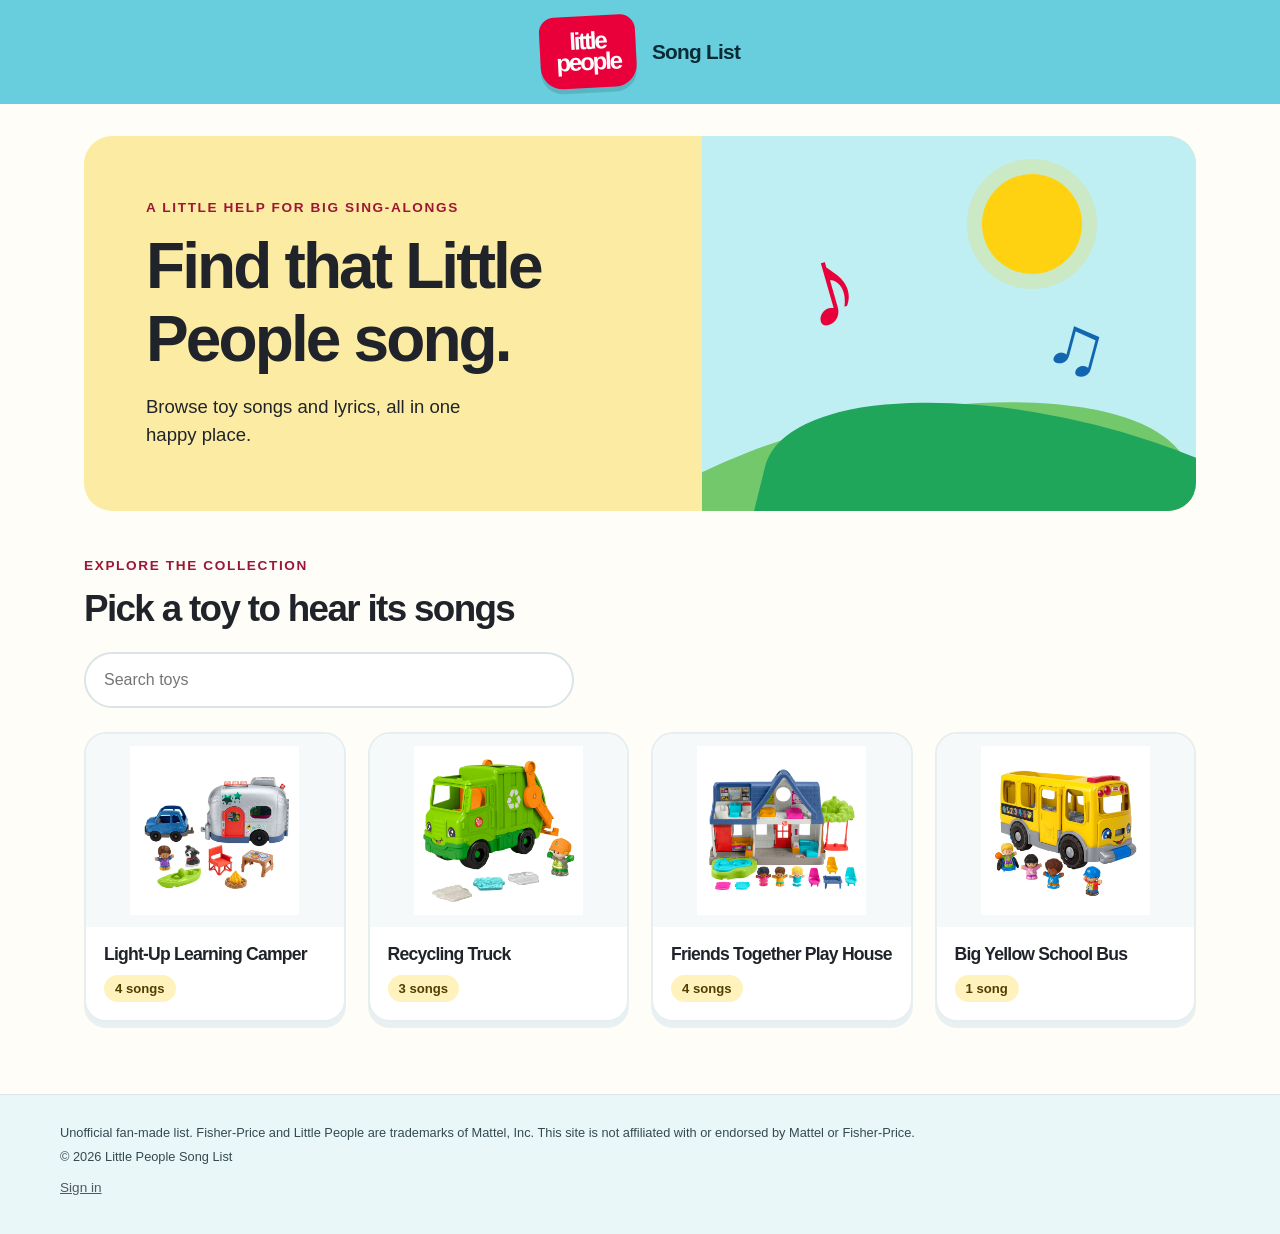
==== index.html @ 1da39938 "Rebuild static pages" ====
<!doctype html>
<html lang="en">
<head>
  <meta charset="utf-8">
  <meta name="viewport" content="width=device-width, initial-scale=1, viewport-fit=cover">
  <meta name="theme-color" content="#68cddd">
  <!--seo-head-->
  <title>Little People Song List – Fisher-Price Toy Songs &amp; Lyrics</title>
  <meta name="description" content="Browse songs and lyrics from Fisher-Price Little People toys, like the Light-Up Learning Camper and Recycling Truck. An unofficial fan-made list.">
  <link rel="canonical" href="https://fisherpricestoysongs.com/">
  <meta name="robots" content="index,follow,max-image-preview:large">
  <meta property="og:site_name" content="Little People Song List">
  <meta property="og:type" content="website">
  <meta property="og:locale" content="en_US">
  <meta property="og:title" content="Little People Song List – Fisher-Price Toy Songs &amp; Lyrics">
  <meta property="og:description" content="Browse songs and lyrics from Fisher-Price Little People toys, like the Light-Up Learning Camper and Recycling Truck. An unofficial fan-made list.">
  <meta property="og:url" content="https://fisherpricestoysongs.com/">
  <meta property="og:image" content="https://fisherpricestoysongs.com/og-image.png">
  <meta property="og:image:alt" content="Little People Song List: songs and lyrics from Fisher-Price Little People toys">
  <meta name="twitter:card" content="summary_large_image">
  <meta name="twitter:title" content="Little People Song List – Fisher-Price Toy Songs &amp; Lyrics">
  <meta name="twitter:description" content="Browse songs and lyrics from Fisher-Price Little People toys, like the Light-Up Learning Camper and Recycling Truck. An unofficial fan-made list.">
  <meta name="twitter:image" content="https://fisherpricestoysongs.com/og-image.png">
  <script type="application/ld+json">{"@context":"https://schema.org","@graph":[{"@type":"WebSite","@id":"https://fisherpricestoysongs.com/#website","name":"Little People Song List","url":"https://fisherpricestoysongs.com/","inLanguage":"en","description":"An unofficial fan-made catalog of songs from Fisher-Price Little People toys."},{"@type":"CollectionPage","@id":"https://fisherpricestoysongs.com/#page","url":"https://fisherpricestoysongs.com/","name":"Little People Song List – Fisher-Price Toy Songs & Lyrics","description":"Browse songs and lyrics from Fisher-Price Little People toys, like the Light-Up Learning Camper and Recycling Truck. An unofficial fan-made list.","isPartOf":{"@id":"https://fisherpricestoysongs.com/#website"},"inLanguage":"en","mainEntity":{"@type":"ItemList","itemListElement":[{"@type":"ListItem","position":1,"url":"https://fisherpricestoysongs.com/toys/light-up-learning-camper/","name":"Light-Up Learning Camper"},{"@type":"ListItem","position":2,"url":"https://fisherpricestoysongs.com/toys/recycling-truck/","name":"Recycling Truck"},{"@type":"ListItem","position":3,"url":"https://fisherpricestoysongs.com/toys/friends-together-play-house/","name":"Friends Together Play House"},{"@type":"ListItem","position":4,"url":"https://fisherpricestoysongs.com/toys/big-yellow-school-bus/","name":"Big Yellow School Bus"}]}}]}</script>
  <!--/seo-head-->
  <link rel="icon" href="favicon.svg" type="image/svg+xml">
  <link rel="icon" href="favicon-32.png" type="image/png" sizes="32x32">
  <link rel="apple-touch-icon" href="apple-touch-icon.png">
  <link rel="stylesheet" href="style.css">
</head>
<body>
  <header class="site-header">
    <a class="site-title" href="#/"><span class="brand-badge">little<br>people</span><span class="site-title-text">Song List</span></a>
  </header>
  <main id="app" aria-live="polite"><!--prerender--><section class="hero"><div class="hero-copy"><p class="eyebrow">A little help for big sing-alongs</p><h1>Find that Little People song.</h1><p class="hero-description">Browse toy songs and lyrics, all in one happy place.</p></div><div class="hero-art" aria-hidden="true"><span class="sun"></span><span class="hill hill-back"></span><span class="hill hill-front"></span><span class="music-note note-one">♪</span><span class="music-note note-two">♫</span></div></section>
<div class="section-heading"><div><p class="eyebrow">Explore the collection</p><h2>Pick a toy to hear its songs</h2></div></div>
<ul class="grid"><li><a class="card" href="toys/light-up-learning-camper/"><img src="images/camper.jpg" alt="Light-Up Learning Camper toy" loading="lazy"><div class="card-body"><h2 class="card-title">Light-Up Learning Camper</h2><p class="card-meta">4 songs</p></div></a></li><li><a class="card" href="toys/recycling-truck/"><img src="images/recyclingtruck.jpg" alt="Recycling Truck toy" loading="lazy"><div class="card-body"><h2 class="card-title">Recycling Truck</h2><p class="card-meta">3 songs</p></div></a></li><li><a class="card" href="toys/friends-together-play-house/"><img src="images/house.jpg" alt="Friends Together Play House toy" loading="lazy"><div class="card-body"><h2 class="card-title">Friends Together Play House</h2><p class="card-meta">4 songs</p></div></a></li><li><a class="card" href="toys/big-yellow-school-bus/"><img src="images/bus-mvh4h189.jpg" alt="Big Yellow School Bus toy" loading="lazy"><div class="card-body"><h2 class="card-title">Big Yellow School Bus</h2><p class="card-meta">1 song</p></div></a></li></ul><!--/prerender--></main>
  <footer class="site-footer">
    <p class="disclaimer">
      Unofficial fan-made list. Fisher-Price and Little People are trademarks of Mattel, Inc.
      This site is not affiliated with or endorsed by Mattel or Fisher-Price.
    </p>
    <p class="copyright">&copy; <span id="year">2026</span> Little People Song List</p>
    <div id="auth" class="auth"></div>
  </footer>
  <script>document.getElementById("year").textContent = new Date().getFullYear();</script>
  <script src="config.js"></script>
  <script src="admin.js"></script>
  <script src="app.js"></script>
</body>
</html>
---- style.css ----
:root {
  --bg: #fffaf0;
  --surface: #ffffff;
  --text: #2b2b33;
  --muted: #6b6b78;
  --accent: #d6402b;
  --border: #e6dfd0;
  --error-bg: #fde8e6;
  --error-text: #8a1c10;
}

@media (prefers-color-scheme: dark) {
  :root:not([data-theme="light"]) {
    --bg: #17171c;
    --surface: #22222a;
    --text: #ecebf0;
    --muted: #a3a3b2;
    --accent: #ff7b64;
    --border: #35353f;
    --error-bg: #4a1f1a;
    --error-text: #ffc9c0;
  }
}

:root[data-theme="dark"] {
  --bg: #17171c;
  --surface: #22222a;
  --text: #ecebf0;
  --muted: #a3a3b2;
  --accent: #ff7b64;
  --border: #35353f;
  --error-bg: #4a1f1a;
  --error-text: #ffc9c0;
}

* { box-sizing: border-box; }

body {
  margin: 0;
  background: var(--bg);
  color: var(--text);
  font: 16px/1.5 system-ui, -apple-system, "Segoe UI", Roboto, sans-serif;
}

a { color: var(--accent); }

.site-header, .site-footer, main {
  max-width: 960px;
  margin: 0 auto;
  padding-left: 16px;
  padding-right: 16px;
}

.site-header { padding-top: 20px; }

.site-title {
  font-size: 1.5rem;
  font-weight: 700;
  text-decoration: none;
  color: var(--text);
}

.site-footer {
  padding-top: 16px;
  padding-bottom: 32px;
  border-top: 1px solid var(--border);
  font-size: 0.8rem;
  color: var(--muted);
}

.site-footer p { margin: 0 0 4px; }

main { padding-top: 16px; padding-bottom: 48px; }

h1 { margin: 8px 0 16px; font-size: 1.6rem; }

.search {
  width: 100%;
  padding: 10px 12px;
  margin-bottom: 16px;
  font: inherit;
  color: var(--text);
  background: var(--surface);
  border: 1px solid var(--border);
  border-radius: 8px;
}

.grid {
  display: grid;
  grid-template-columns: repeat(auto-fill, minmax(200px, 1fr));
  gap: 16px;
  list-style: none;
  margin: 0;
  padding: 0;
}

.card {
  display: block;
  height: 100%;
  overflow: hidden;
  text-decoration: none;
  color: var(--text);
  background: var(--surface);
  border: 1px solid var(--border);
  border-radius: 12px;
}

.card:hover, .card:focus-visible { border-color: var(--accent); }

.card img {
  display: block;
  width: 100%;
  aspect-ratio: 4 / 3;
  object-fit: cover;
}

.card-body { padding: 12px; }
.card-title { margin: 0; font-size: 1rem; font-weight: 600; }
.card-meta { margin: 2px 0 0; font-size: 0.85rem; color: var(--muted); }

.toy-image {
  display: block;
  max-width: 100%;
  max-height: 320px;
  margin-bottom: 16px;
  border-radius: 12px;
}

.back { display: inline-block; margin-top: 8px; }

.stage-heading {
  margin: 24px 0 8px;
  font-size: 1.1rem;
  color: var(--muted);
}

details {
  margin-bottom: 8px;
  background: var(--surface);
  border: 1px solid var(--border);
  border-radius: 10px;
}

summary {
  padding: 12px 14px;
  font-weight: 600;
  cursor: pointer;
}

.lyrics {
  margin: 0;
  padding: 0 14px 14px;
  white-space: pre-line;
}

.empty { color: var(--muted); }

.error-box {
  margin-bottom: 16px;
  padding: 12px 14px;
  color: var(--error-text);
  background: var(--error-bg);
  border-radius: 8px;
}

.error-box ul { margin: 4px 0 0; padding-left: 20px; }

/* Auth and editing */
.site-header { display: flex; flex-wrap: wrap; align-items: center; justify-content: space-between; gap: 8px; }
.auth { display: flex; flex-wrap: wrap; align-items: center; gap: 12px; font-size: 0.9rem; }
.who { color: var(--muted); }

.button {
  display: inline-block;
  padding: 8px 14px;
  font: inherit;
  font-weight: 600;
  color: #fff;
  background: var(--accent);
  border: 1px solid var(--accent);
  border-radius: 8px;
  text-decoration: none;
  cursor: pointer;
}
.button.secondary { color: var(--accent); background: transparent; }
.button.danger { color: var(--error-text); background: var(--error-bg); border-color: var(--error-text); }
.button:disabled { opacity: 0.6; cursor: default; }

.link-button {
  padding: 0;
  font: inherit;
  color: var(--accent);
  background: none;
  border: 0;
  text-decoration: underline;
  cursor: pointer;
}
.link-button.danger { color: var(--error-text); }

.form { display: grid; gap: 16px; max-width: 640px; }
.field { display: grid; gap: 4px; }
.field-label { font-weight: 600; font-size: 0.9rem; }
.hint { font-size: 0.8rem; color: var(--muted); }
.field-input {
  width: 100%;
  padding: 8px 10px;
  font: inherit;
  color: var(--text);
  background: var(--surface);
  border: 1px solid var(--border);
  border-radius: 8px;
}
.field-input[readonly] { color: var(--muted); }

.songs { display: grid; gap: 16px; }
.song-row { display: grid; gap: 12px; margin: 0; padding: 14px; border: 1px solid var(--border); border-radius: 10px; }

.toolbar { display: flex; gap: 12px; flex-wrap: wrap; }
.status { margin: 0; color: var(--muted); overflow-wrap: anywhere; }
.people { padding-left: 0; list-style: none; }
.people li { display: flex; justify-content: space-between; gap: 12px; padding: 8px 0; border-bottom: 1px solid var(--border); }

/* Fisher-Price inspired, unofficial fan-site theme */
:root {
  color-scheme: light;
  --bg: #fffdf7;
  --surface: #fff;
  --text: #20242a;
  --muted: #515861;
  --accent: #b40035;
  --border: #dbe4e7;
  --error-bg: #ffe8ec;
  --error-text: #9a1230;
}
@media (prefers-color-scheme: dark) {
  :root:not([data-theme="light"]) { --bg: #fffdf7; --surface: #fff; --text: #20242a; --muted: #515861; --accent: #b40035; --border: #dbe4e7; --error-bg: #ffe8ec; --error-text: #9a1230; }
}
:root[data-theme="dark"] { --bg: #fffdf7; --surface: #fff; --text: #20242a; --muted: #515861; --accent: #b40035; --border: #dbe4e7; --error-bg: #ffe8ec; --error-text: #9a1230; }
body { font-family: "Arial Rounded MT Bold", "Trebuchet MS", Arial, sans-serif; }
:focus-visible { outline: 3px solid #005d75; outline-offset: 3px; }
.site-header, .site-footer, main { max-width: none; }
.site-header { min-height: 104px; padding: 15px max(24px, calc((100vw - 1160px) / 2)); background: #68cddd; }
.site-title { display: inline-flex; align-items: center; gap: 16px; color: #092b35; font-size: 1.3rem; font-weight: 900; }
.brand-badge { display: grid; place-content: center; width: 96px; height: 72px; background: #e9003b; color: white; border-radius: 15px 15px 22px 22px; font-size: 1.5rem; line-height: .86; letter-spacing: -.09em; text-align: center; transform: rotate(-3deg); box-shadow: 0 5px 0 rgba(0,0,0,.12); }
.brand-dot { color: #ffd211; }
.site-title-text { letter-spacing: -.035em; }
.who { color: #163e47; }
main { max-width: 1160px; padding: 32px 24px 72px; min-height: 60dvh; }
h1, h2, h3, p { overflow-wrap: anywhere; }
h1, h2, h3 { line-height: 1.13; letter-spacing: -.045em; }
h1 { font-size: clamp(1.9rem, 5vw, 4.3rem); margin: 0 0 18px; }
.hero { position: relative; display: grid; grid-template-columns: 1.25fr 1fr; min-height: 330px; overflow: hidden; margin: 0 0 45px; border-radius: 28px; background: #fceca3; }
.hero-copy { position: relative; z-index: 1; align-self: center; padding: clamp(30px, 5vw, 62px); }
.eyebrow { margin: 0 0 12px; color: #9c1736; font-size: .85rem; font-weight: 900; letter-spacing: .12em; text-transform: uppercase; }
.hero-description { margin: 0; max-width: 34ch; font-size: 1.16rem; }
.hero-art { position: relative; min-height: 280px; overflow: hidden; background: #bfeef3; }
.sun { position: absolute; top: 38px; right: 23%; width: 100px; aspect-ratio: 1; border-radius: 50%; background: #ffd211; box-shadow: 0 0 0 15px rgba(255,210,17,.2); }
.hill { position: absolute; width: 125%; height: 240px; border-radius: 50% 50% 0 0; }
.hill-back { left: -25%; bottom: -145px; background: #72c86b; transform: rotate(-12deg); }
.hill-front { right: -36%; bottom: -150px; background: #20a65a; transform: rotate(14deg); }
.music-note { position: absolute; z-index: 1; color: #e9003b; font-family: Arial, sans-serif; font-size: 7rem; font-weight: bold; transform: rotate(-16deg); }
.note-one { left: 20%; top: 18%; }
.note-two { right: 18%; top: 40%; color: #1266b0; font-size: 5rem; transform: rotate(15deg); }
.section-heading { margin-bottom: 22px; }
.section-heading h2 { margin: 0; font-size: clamp(1.7rem, 3vw, 2.3rem); }
.search { max-width: 490px; padding: 14px 18px; margin-bottom: 24px; border: 2px solid var(--border); border-radius: 999px; }
.grid { grid-template-columns: repeat(auto-fill, minmax(220px, 1fr)); gap: 22px; }
.card { border: 2px solid #e7eef0; border-radius: 22px; box-shadow: 0 6px 0 #e9f0f1; transition: transform .18s ease, box-shadow .18s ease; }
.card:hover, .card:focus-visible { transform: translateY(-4px); box-shadow: 0 10px 0 #cde9ed; border-color: #42bacd; }
.card img { object-fit: contain; background: #f5f9f9; padding: 12px; }
.card-body { padding: 18px; }
.card-title { font-size: 1.1rem; font-weight: 900; }
.card-meta { display: inline-block; white-space: nowrap; margin-top: 10px; padding: 4px 11px; border-radius: 999px; background: #fff2bd; color: #503f00; font-size: .82rem; font-weight: 800; }
.back { margin: 4px 0 24px; font-weight: 800; text-decoration: none; }
.back:hover { text-decoration: underline; }
.toy-image { max-width: min(100%, 470px); max-height: 370px; object-fit: contain; margin: 8px 0 28px; padding: 20px; border-radius: 24px; background: #f1f9fa; }
.stage-heading { margin: 32px 0 12px; padding-left: 16px; border-left: 7px solid #ffd211; font-size: 1.5rem; color: var(--text); }
details { margin-bottom: 12px; border: 2px solid #e4ecee; border-radius: 16px; }
details[open] { border-color: #9bdde6; }
summary { padding: 16px 20px; font-weight: 900; }
.lyrics { padding: 0 20px 20px; line-height: 1.75; }
.button { padding: 10px 18px; color: #242014; background: #ffd211; border: 2px solid #ffd211; border-radius: 999px; font-weight: 900; }
.button:hover { background: #ffe05d; }
.button.secondary { color: #9c1230; background: white; border-color: #9c1230; }
.button.danger { color: var(--error-text); background: var(--error-bg); border-color: var(--error-text); }
.field-input { border-radius: 12px; padding: 10px 13px; }
.song-row { background: white; border: 2px solid var(--border); border-radius: 16px; }
.site-footer { padding: 28px max(24px, calc((100vw - 1160px) / 2)) 36px; background: #eaf7f8; color: #344a50; }
@media (max-width: 680px) {
  .site-header { min-height: 86px; padding: 12px 18px; }
  .brand-badge { width: 78px; height: 60px; font-size: 1.25rem; }
  .site-title { gap: 11px; font-size: 1.1rem; }
  main { padding: 20px 18px 55px; }
  .hero { position: absolute; width: 1px; height: 1px; overflow: hidden; clip-path: inset(50%); white-space: nowrap; margin: 0; }
  .hero-copy { padding: 30px 26px; }
  .hero-art { min-height: 150px; }
  .sun { top: 15px; width: 70px; }
  .music-note { top: 0; font-size: 5rem; }
  .note-two { top: 15%; font-size: 4rem; }
  .grid { grid-template-columns: repeat(auto-fill, minmax(150px, 1fr)); gap: 14px; }
  .card-body { padding: 13px; }
}
@media (prefers-reduced-motion: reduce) { .card { transition: none; } }

/* Responsive */
.form, .songs, .song-row, .field, .people { grid-template-columns: minmax(0, 1fr); }
.site-header > *, .auth > * { min-width: 0; }
.field-input, .search { font-size: max(16px, 1rem); }
.form .toolbar {
  position: sticky;
  bottom: 0;
  padding: 12px 0 max(12px, env(safe-area-inset-bottom));
  background: var(--bg);
  border-top: 1px solid var(--border);
}
@media (pointer: coarse) {
  .button, .link-button, .back, .auth a, summary, .field-input, .search { min-height: 44px; }
  .link-button, .back, .auth a { display: inline-flex; align-items: center; padding-inline: 4px; }
  .auth, .toolbar, .people li { gap: 12px; }
}
.site-footer .auth { margin-top: 12px; }
.site-header { justify-content: center; }

.intro { margin: 0 0 20px; color: var(--muted); }
.related { margin-top: 40px; }
.related h2 { font-size: 1.2rem; }
.related ul { margin: 0; padding: 0; list-style: none; }
.related .card-title { font-size: 1rem; }
.quiet-link { color: var(--muted); font-size: 0.85rem; text-decoration: underline; }
.quiet-link:hover { color: var(--accent); }
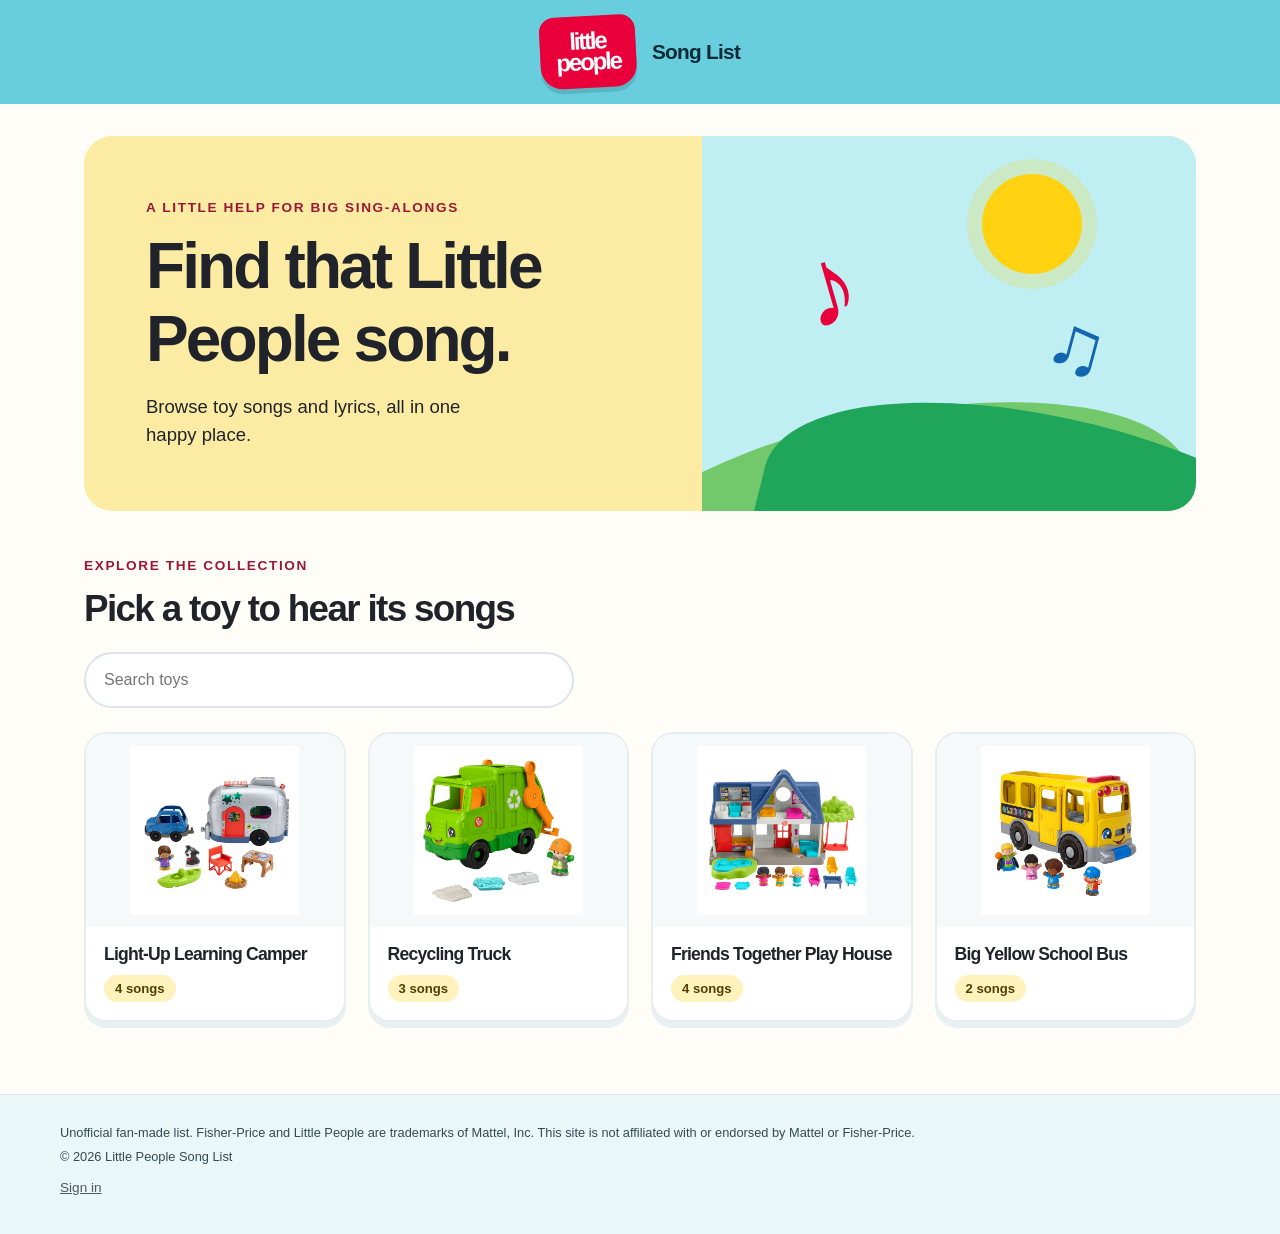
==== commit b81c2310: "Rebuild static pages" ====
--- a/index.html
+++ b/index.html
@@ -34,7 +34,7 @@
   </header>
   <main id="app" aria-live="polite"><!--prerender--><section class="hero"><div class="hero-copy"><p class="eyebrow">A little help for big sing-alongs</p><h1>Find that Little People song.</h1><p class="hero-description">Browse toy songs and lyrics, all in one happy place.</p></div><div class="hero-art" aria-hidden="true"><span class="sun"></span><span class="hill hill-back"></span><span class="hill hill-front"></span><span class="music-note note-one">♪</span><span class="music-note note-two">♫</span></div></section>
 <div class="section-heading"><div><p class="eyebrow">Explore the collection</p><h2>Pick a toy to hear its songs</h2></div></div>
-<ul class="grid"><li><a class="card" href="toys/light-up-learning-camper/"><img src="images/camper.jpg" alt="Light-Up Learning Camper toy" loading="lazy"><div class="card-body"><h2 class="card-title">Light-Up Learning Camper</h2><p class="card-meta">4 songs</p></div></a></li><li><a class="card" href="toys/recycling-truck/"><img src="images/recyclingtruck.jpg" alt="Recycling Truck toy" loading="lazy"><div class="card-body"><h2 class="card-title">Recycling Truck</h2><p class="card-meta">3 songs</p></div></a></li><li><a class="card" href="toys/friends-together-play-house/"><img src="images/house.jpg" alt="Friends Together Play House toy" loading="lazy"><div class="card-body"><h2 class="card-title">Friends Together Play House</h2><p class="card-meta">4 songs</p></div></a></li><li><a class="card" href="toys/big-yellow-school-bus/"><img src="images/bus-mvh4h189.jpg" alt="Big Yellow School Bus toy" loading="lazy"><div class="card-body"><h2 class="card-title">Big Yellow School Bus</h2><p class="card-meta">1 song</p></div></a></li></ul><!--/prerender--></main>
+<ul class="grid"><li><a class="card" href="toys/light-up-learning-camper/"><img src="images/camper.jpg" alt="Light-Up Learning Camper toy" loading="lazy"><div class="card-body"><h2 class="card-title">Light-Up Learning Camper</h2><p class="card-meta">4 songs</p></div></a></li><li><a class="card" href="toys/recycling-truck/"><img src="images/recyclingtruck.jpg" alt="Recycling Truck toy" loading="lazy"><div class="card-body"><h2 class="card-title">Recycling Truck</h2><p class="card-meta">3 songs</p></div></a></li><li><a class="card" href="toys/friends-together-play-house/"><img src="images/house.jpg" alt="Friends Together Play House toy" loading="lazy"><div class="card-body"><h2 class="card-title">Friends Together Play House</h2><p class="card-meta">4 songs</p></div></a></li><li><a class="card" href="toys/big-yellow-school-bus/"><img src="images/bus-mvh4h189.jpg" alt="Big Yellow School Bus toy" loading="lazy"><div class="card-body"><h2 class="card-title">Big Yellow School Bus</h2><p class="card-meta">2 songs</p></div></a></li></ul><!--/prerender--></main>
   <footer class="site-footer">
     <p class="disclaimer">
       Unofficial fan-made list. Fisher-Price and Little People are trademarks of Mattel, Inc.
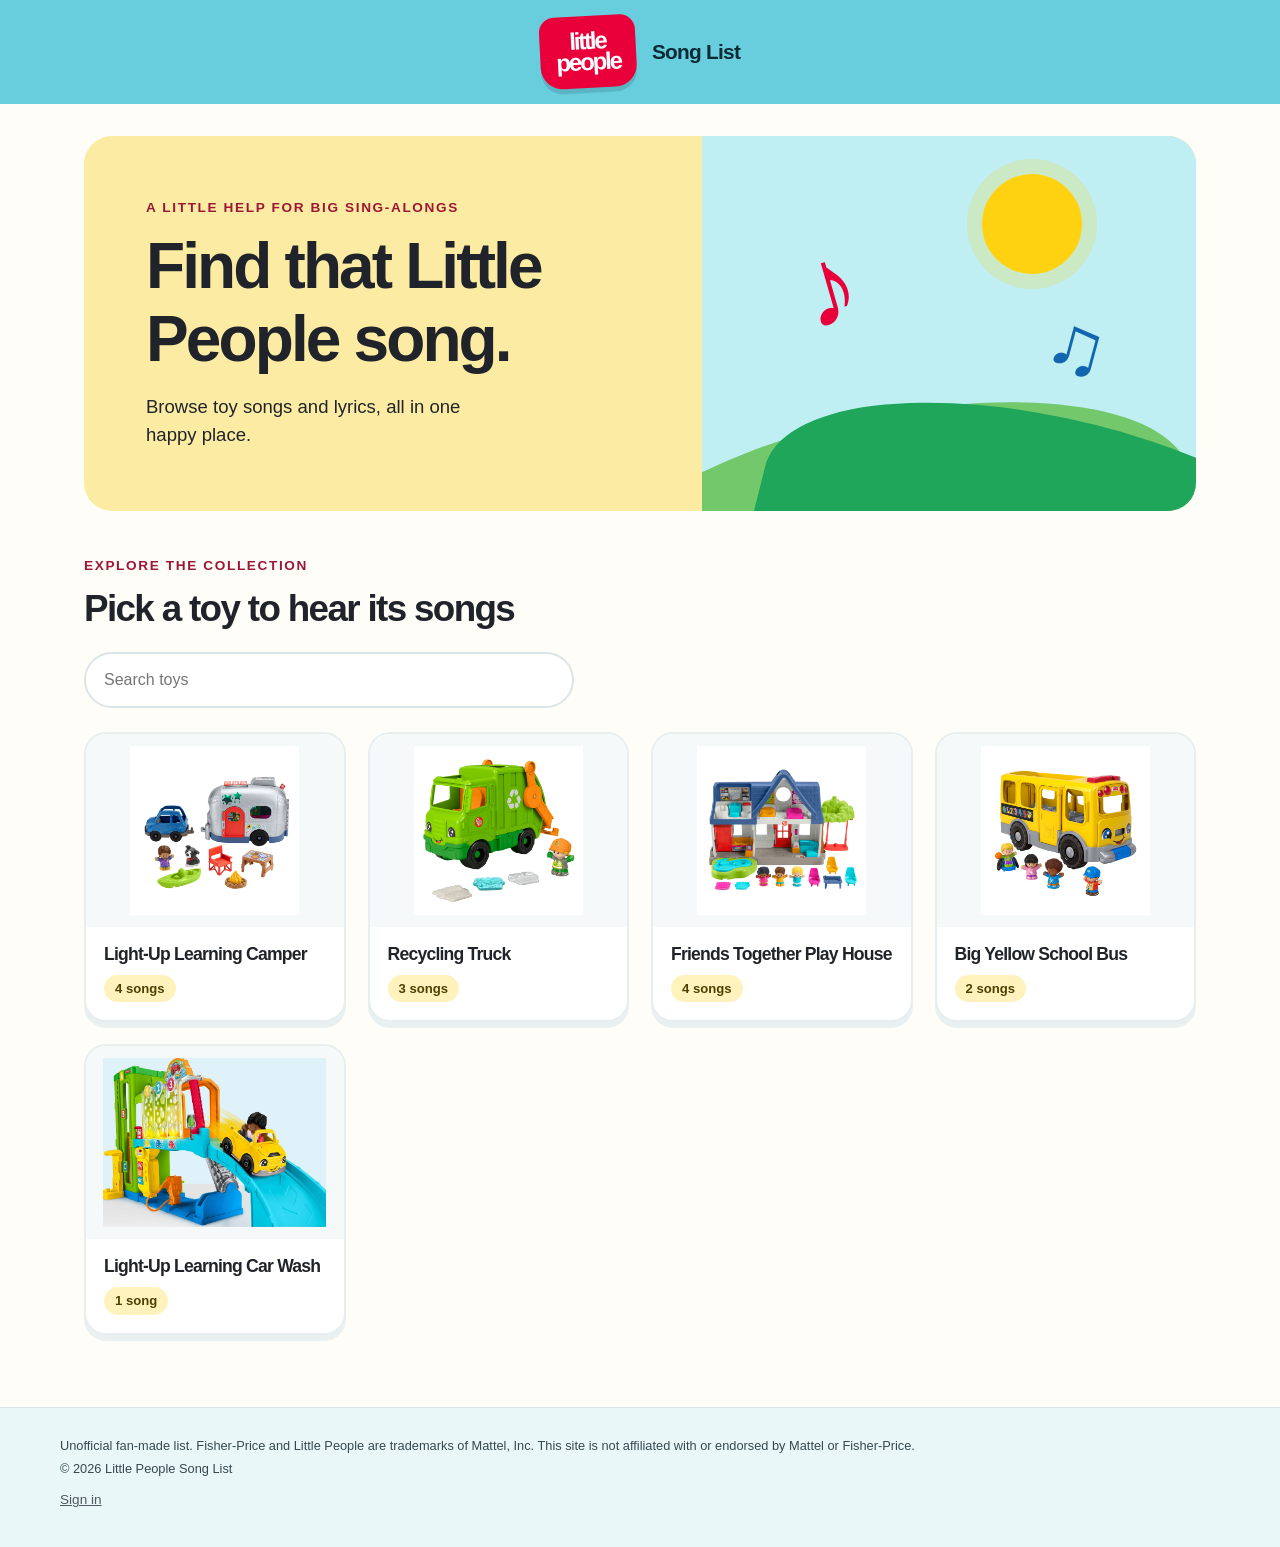
==== commit 135006d3: "Rebuild static pages" ====
--- a/index.html
+++ b/index.html
@@ -21,7 +21,7 @@
   <meta name="twitter:title" content="Little People Song List – Fisher-Price Toy Songs &amp; Lyrics">
   <meta name="twitter:description" content="Browse songs and lyrics from Fisher-Price Little People toys, like the Light-Up Learning Camper and Recycling Truck. An unofficial fan-made list.">
   <meta name="twitter:image" content="https://fisherpricestoysongs.com/og-image.png">
-  <script type="application/ld+json">{"@context":"https://schema.org","@graph":[{"@type":"WebSite","@id":"https://fisherpricestoysongs.com/#website","name":"Little People Song List","url":"https://fisherpricestoysongs.com/","inLanguage":"en","description":"An unofficial fan-made catalog of songs from Fisher-Price Little People toys."},{"@type":"CollectionPage","@id":"https://fisherpricestoysongs.com/#page","url":"https://fisherpricestoysongs.com/","name":"Little People Song List – Fisher-Price Toy Songs & Lyrics","description":"Browse songs and lyrics from Fisher-Price Little People toys, like the Light-Up Learning Camper and Recycling Truck. An unofficial fan-made list.","isPartOf":{"@id":"https://fisherpricestoysongs.com/#website"},"inLanguage":"en","mainEntity":{"@type":"ItemList","itemListElement":[{"@type":"ListItem","position":1,"url":"https://fisherpricestoysongs.com/toys/light-up-learning-camper/","name":"Light-Up Learning Camper"},{"@type":"ListItem","position":2,"url":"https://fisherpricestoysongs.com/toys/recycling-truck/","name":"Recycling Truck"},{"@type":"ListItem","position":3,"url":"https://fisherpricestoysongs.com/toys/friends-together-play-house/","name":"Friends Together Play House"},{"@type":"ListItem","position":4,"url":"https://fisherpricestoysongs.com/toys/big-yellow-school-bus/","name":"Big Yellow School Bus"}]}}]}</script>
+  <script type="application/ld+json">{"@context":"https://schema.org","@graph":[{"@type":"WebSite","@id":"https://fisherpricestoysongs.com/#website","name":"Little People Song List","url":"https://fisherpricestoysongs.com/","inLanguage":"en","description":"An unofficial fan-made catalog of songs from Fisher-Price Little People toys."},{"@type":"CollectionPage","@id":"https://fisherpricestoysongs.com/#page","url":"https://fisherpricestoysongs.com/","name":"Little People Song List – Fisher-Price Toy Songs & Lyrics","description":"Browse songs and lyrics from Fisher-Price Little People toys, like the Light-Up Learning Camper and Recycling Truck. An unofficial fan-made list.","isPartOf":{"@id":"https://fisherpricestoysongs.com/#website"},"inLanguage":"en","mainEntity":{"@type":"ItemList","itemListElement":[{"@type":"ListItem","position":1,"url":"https://fisherpricestoysongs.com/toys/light-up-learning-camper/","name":"Light-Up Learning Camper"},{"@type":"ListItem","position":2,"url":"https://fisherpricestoysongs.com/toys/recycling-truck/","name":"Recycling Truck"},{"@type":"ListItem","position":3,"url":"https://fisherpricestoysongs.com/toys/friends-together-play-house/","name":"Friends Together Play House"},{"@type":"ListItem","position":4,"url":"https://fisherpricestoysongs.com/toys/big-yellow-school-bus/","name":"Big Yellow School Bus"},{"@type":"ListItem","position":5,"url":"https://fisherpricestoysongs.com/toys/light-up-learning-car-wash/","name":"Light-Up Learning Car Wash"}]}}]}</script>
   <!--/seo-head-->
   <link rel="icon" href="favicon.svg" type="image/svg+xml">
   <link rel="icon" href="favicon-32.png" type="image/png" sizes="32x32">
@@ -34,7 +34,7 @@
   </header>
   <main id="app" aria-live="polite"><!--prerender--><section class="hero"><div class="hero-copy"><p class="eyebrow">A little help for big sing-alongs</p><h1>Find that Little People song.</h1><p class="hero-description">Browse toy songs and lyrics, all in one happy place.</p></div><div class="hero-art" aria-hidden="true"><span class="sun"></span><span class="hill hill-back"></span><span class="hill hill-front"></span><span class="music-note note-one">♪</span><span class="music-note note-two">♫</span></div></section>
 <div class="section-heading"><div><p class="eyebrow">Explore the collection</p><h2>Pick a toy to hear its songs</h2></div></div>
-<ul class="grid"><li><a class="card" href="toys/light-up-learning-camper/"><img src="images/camper.jpg" alt="Light-Up Learning Camper toy" loading="lazy"><div class="card-body"><h2 class="card-title">Light-Up Learning Camper</h2><p class="card-meta">4 songs</p></div></a></li><li><a class="card" href="toys/recycling-truck/"><img src="images/recyclingtruck.jpg" alt="Recycling Truck toy" loading="lazy"><div class="card-body"><h2 class="card-title">Recycling Truck</h2><p class="card-meta">3 songs</p></div></a></li><li><a class="card" href="toys/friends-together-play-house/"><img src="images/house.jpg" alt="Friends Together Play House toy" loading="lazy"><div class="card-body"><h2 class="card-title">Friends Together Play House</h2><p class="card-meta">4 songs</p></div></a></li><li><a class="card" href="toys/big-yellow-school-bus/"><img src="images/bus-mvh4h189.jpg" alt="Big Yellow School Bus toy" loading="lazy"><div class="card-body"><h2 class="card-title">Big Yellow School Bus</h2><p class="card-meta">2 songs</p></div></a></li></ul><!--/prerender--></main>
+<ul class="grid"><li><a class="card" href="toys/light-up-learning-camper/"><img src="images/camper.jpg" alt="Light-Up Learning Camper toy" loading="lazy"><div class="card-body"><h2 class="card-title">Light-Up Learning Camper</h2><p class="card-meta">4 songs</p></div></a></li><li><a class="card" href="toys/recycling-truck/"><img src="images/recyclingtruck.jpg" alt="Recycling Truck toy" loading="lazy"><div class="card-body"><h2 class="card-title">Recycling Truck</h2><p class="card-meta">3 songs</p></div></a></li><li><a class="card" href="toys/friends-together-play-house/"><img src="images/house.jpg" alt="Friends Together Play House toy" loading="lazy"><div class="card-body"><h2 class="card-title">Friends Together Play House</h2><p class="card-meta">4 songs</p></div></a></li><li><a class="card" href="toys/big-yellow-school-bus/"><img src="images/bus-mvh4h189.jpg" alt="Big Yellow School Bus toy" loading="lazy"><div class="card-body"><h2 class="card-title">Big Yellow School Bus</h2><p class="card-meta">2 songs</p></div></a></li><li><a class="card" href="toys/light-up-learning-car-wash/"><img src="images/carwash.jpg" alt="Light-Up Learning Car Wash toy" loading="lazy"><div class="card-body"><h2 class="card-title">Light-Up Learning Car Wash</h2><p class="card-meta">1 song</p></div></a></li></ul><!--/prerender--></main>
   <footer class="site-footer">
     <p class="disclaimer">
       Unofficial fan-made list. Fisher-Price and Little People are trademarks of Mattel, Inc.
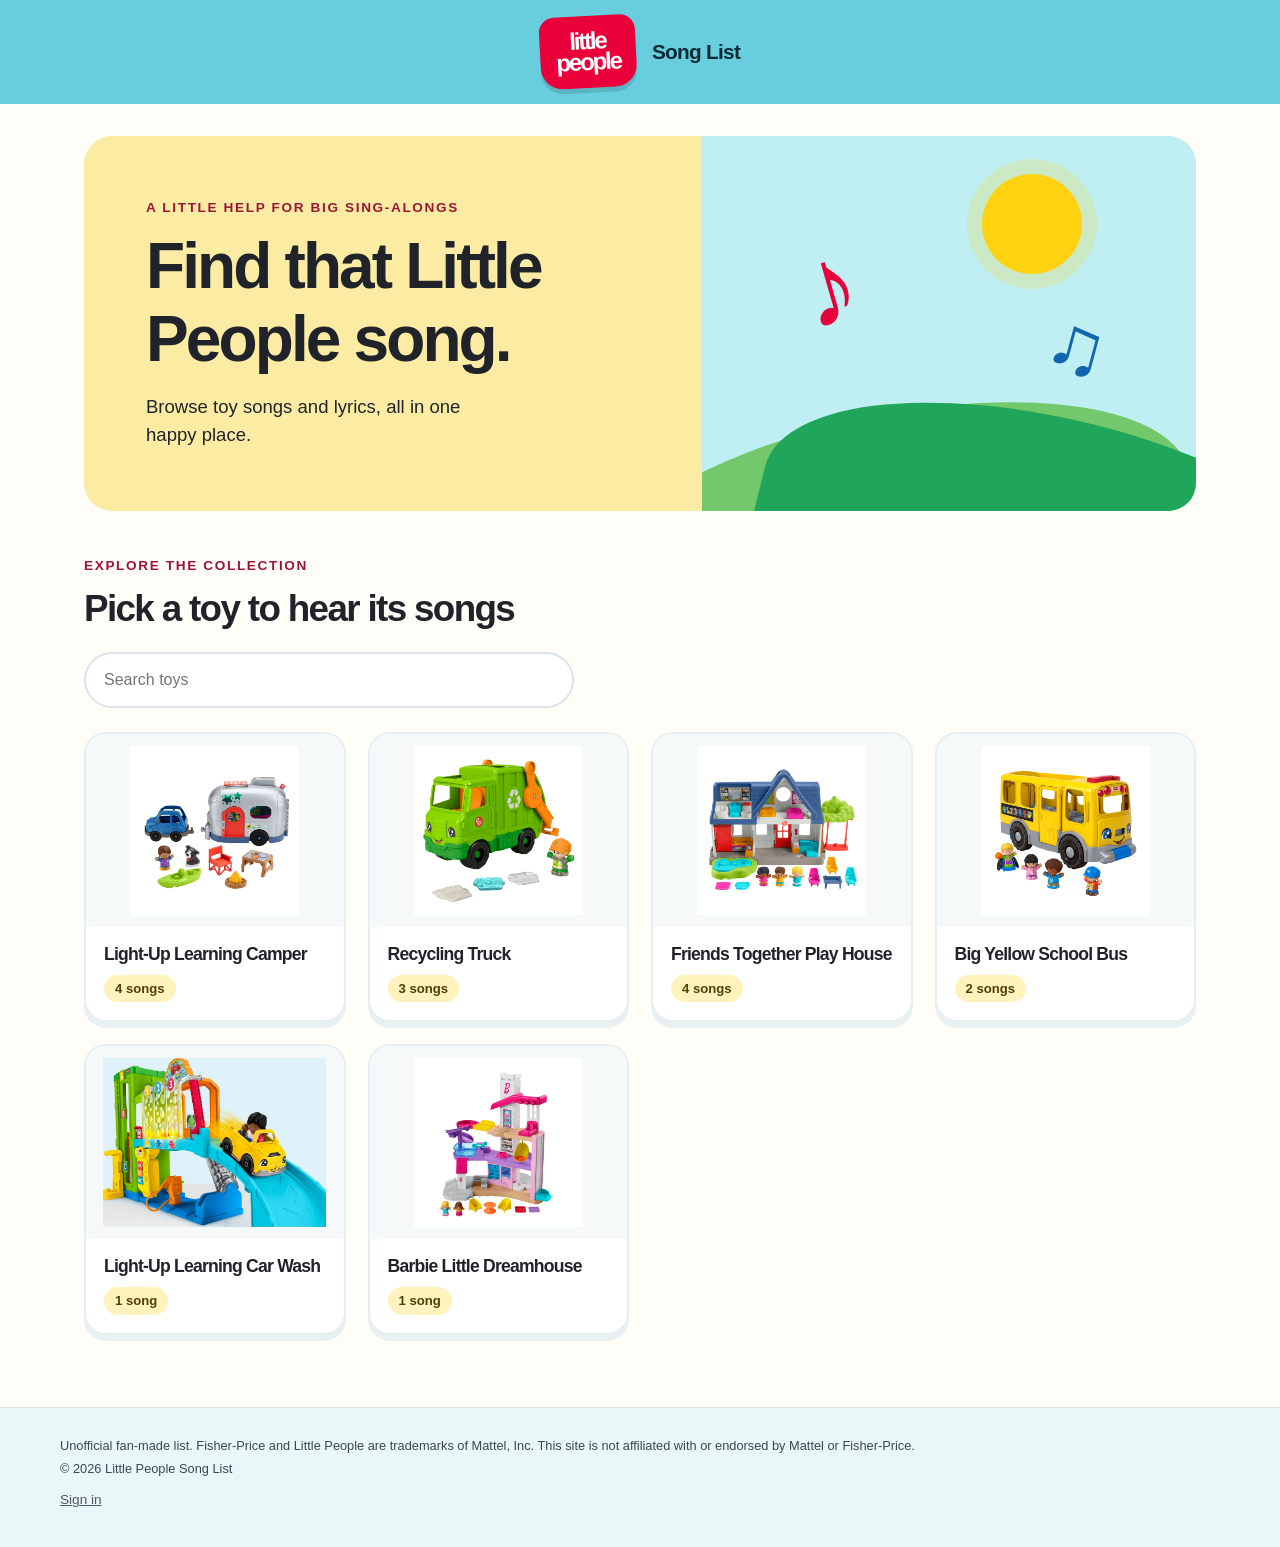
==== commit 72ff85e1: "Rebuild static pages" ====
--- a/index.html
+++ b/index.html
@@ -21,7 +21,7 @@
   <meta name="twitter:title" content="Little People Song List – Fisher-Price Toy Songs &amp; Lyrics">
   <meta name="twitter:description" content="Browse songs and lyrics from Fisher-Price Little People toys, like the Light-Up Learning Camper and Recycling Truck. An unofficial fan-made list.">
   <meta name="twitter:image" content="https://fisherpricestoysongs.com/og-image.png">
-  <script type="application/ld+json">{"@context":"https://schema.org","@graph":[{"@type":"WebSite","@id":"https://fisherpricestoysongs.com/#website","name":"Little People Song List","url":"https://fisherpricestoysongs.com/","inLanguage":"en","description":"An unofficial fan-made catalog of songs from Fisher-Price Little People toys."},{"@type":"CollectionPage","@id":"https://fisherpricestoysongs.com/#page","url":"https://fisherpricestoysongs.com/","name":"Little People Song List – Fisher-Price Toy Songs & Lyrics","description":"Browse songs and lyrics from Fisher-Price Little People toys, like the Light-Up Learning Camper and Recycling Truck. An unofficial fan-made list.","isPartOf":{"@id":"https://fisherpricestoysongs.com/#website"},"inLanguage":"en","mainEntity":{"@type":"ItemList","itemListElement":[{"@type":"ListItem","position":1,"url":"https://fisherpricestoysongs.com/toys/light-up-learning-camper/","name":"Light-Up Learning Camper"},{"@type":"ListItem","position":2,"url":"https://fisherpricestoysongs.com/toys/recycling-truck/","name":"Recycling Truck"},{"@type":"ListItem","position":3,"url":"https://fisherpricestoysongs.com/toys/friends-together-play-house/","name":"Friends Together Play House"},{"@type":"ListItem","position":4,"url":"https://fisherpricestoysongs.com/toys/big-yellow-school-bus/","name":"Big Yellow School Bus"},{"@type":"ListItem","position":5,"url":"https://fisherpricestoysongs.com/toys/light-up-learning-car-wash/","name":"Light-Up Learning Car Wash"}]}}]}</script>
+  <script type="application/ld+json">{"@context":"https://schema.org","@graph":[{"@type":"WebSite","@id":"https://fisherpricestoysongs.com/#website","name":"Little People Song List","url":"https://fisherpricestoysongs.com/","inLanguage":"en","description":"An unofficial fan-made catalog of songs from Fisher-Price Little People toys."},{"@type":"CollectionPage","@id":"https://fisherpricestoysongs.com/#page","url":"https://fisherpricestoysongs.com/","name":"Little People Song List – Fisher-Price Toy Songs & Lyrics","description":"Browse songs and lyrics from Fisher-Price Little People toys, like the Light-Up Learning Camper and Recycling Truck. An unofficial fan-made list.","isPartOf":{"@id":"https://fisherpricestoysongs.com/#website"},"inLanguage":"en","mainEntity":{"@type":"ItemList","itemListElement":[{"@type":"ListItem","position":1,"url":"https://fisherpricestoysongs.com/toys/light-up-learning-camper/","name":"Light-Up Learning Camper"},{"@type":"ListItem","position":2,"url":"https://fisherpricestoysongs.com/toys/recycling-truck/","name":"Recycling Truck"},{"@type":"ListItem","position":3,"url":"https://fisherpricestoysongs.com/toys/friends-together-play-house/","name":"Friends Together Play House"},{"@type":"ListItem","position":4,"url":"https://fisherpricestoysongs.com/toys/big-yellow-school-bus/","name":"Big Yellow School Bus"},{"@type":"ListItem","position":5,"url":"https://fisherpricestoysongs.com/toys/light-up-learning-car-wash/","name":"Light-Up Learning Car Wash"},{"@type":"ListItem","position":6,"url":"https://fisherpricestoysongs.com/toys/barbie-little-dreamhouse/","name":"Barbie Little Dreamhouse"}]}}]}</script>
   <!--/seo-head-->
   <link rel="icon" href="favicon.svg" type="image/svg+xml">
   <link rel="icon" href="favicon-32.png" type="image/png" sizes="32x32">
@@ -34,7 +34,7 @@
   </header>
   <main id="app" aria-live="polite"><!--prerender--><section class="hero"><div class="hero-copy"><p class="eyebrow">A little help for big sing-alongs</p><h1>Find that Little People song.</h1><p class="hero-description">Browse toy songs and lyrics, all in one happy place.</p></div><div class="hero-art" aria-hidden="true"><span class="sun"></span><span class="hill hill-back"></span><span class="hill hill-front"></span><span class="music-note note-one">♪</span><span class="music-note note-two">♫</span></div></section>
 <div class="section-heading"><div><p class="eyebrow">Explore the collection</p><h2>Pick a toy to hear its songs</h2></div></div>
-<ul class="grid"><li><a class="card" href="toys/light-up-learning-camper/"><img src="images/camper.jpg" alt="Light-Up Learning Camper toy" loading="lazy"><div class="card-body"><h2 class="card-title">Light-Up Learning Camper</h2><p class="card-meta">4 songs</p></div></a></li><li><a class="card" href="toys/recycling-truck/"><img src="images/recyclingtruck.jpg" alt="Recycling Truck toy" loading="lazy"><div class="card-body"><h2 class="card-title">Recycling Truck</h2><p class="card-meta">3 songs</p></div></a></li><li><a class="card" href="toys/friends-together-play-house/"><img src="images/house.jpg" alt="Friends Together Play House toy" loading="lazy"><div class="card-body"><h2 class="card-title">Friends Together Play House</h2><p class="card-meta">4 songs</p></div></a></li><li><a class="card" href="toys/big-yellow-school-bus/"><img src="images/bus-mvh4h189.jpg" alt="Big Yellow School Bus toy" loading="lazy"><div class="card-body"><h2 class="card-title">Big Yellow School Bus</h2><p class="card-meta">2 songs</p></div></a></li><li><a class="card" href="toys/light-up-learning-car-wash/"><img src="images/carwash.jpg" alt="Light-Up Learning Car Wash toy" loading="lazy"><div class="card-body"><h2 class="card-title">Light-Up Learning Car Wash</h2><p class="card-meta">1 song</p></div></a></li></ul><!--/prerender--></main>
+<ul class="grid"><li><a class="card" href="toys/light-up-learning-camper/"><img src="images/camper.jpg" alt="Light-Up Learning Camper toy" loading="lazy"><div class="card-body"><h2 class="card-title">Light-Up Learning Camper</h2><p class="card-meta">4 songs</p></div></a></li><li><a class="card" href="toys/recycling-truck/"><img src="images/recyclingtruck.jpg" alt="Recycling Truck toy" loading="lazy"><div class="card-body"><h2 class="card-title">Recycling Truck</h2><p class="card-meta">3 songs</p></div></a></li><li><a class="card" href="toys/friends-together-play-house/"><img src="images/house.jpg" alt="Friends Together Play House toy" loading="lazy"><div class="card-body"><h2 class="card-title">Friends Together Play House</h2><p class="card-meta">4 songs</p></div></a></li><li><a class="card" href="toys/big-yellow-school-bus/"><img src="images/bus-mvh4h189.jpg" alt="Big Yellow School Bus toy" loading="lazy"><div class="card-body"><h2 class="card-title">Big Yellow School Bus</h2><p class="card-meta">2 songs</p></div></a></li><li><a class="card" href="toys/light-up-learning-car-wash/"><img src="images/carwash.jpg" alt="Light-Up Learning Car Wash toy" loading="lazy"><div class="card-body"><h2 class="card-title">Light-Up Learning Car Wash</h2><p class="card-meta">1 song</p></div></a></li><li><a class="card" href="toys/barbie-little-dreamhouse/"><img src="images/barbie-little-dreamhouse.jpg" alt="Barbie Little Dreamhouse toy" loading="lazy"><div class="card-body"><h2 class="card-title">Barbie Little Dreamhouse</h2><p class="card-meta">1 song</p></div></a></li></ul><!--/prerender--></main>
   <footer class="site-footer">
     <p class="disclaimer">
       Unofficial fan-made list. Fisher-Price and Little People are trademarks of Mattel, Inc.
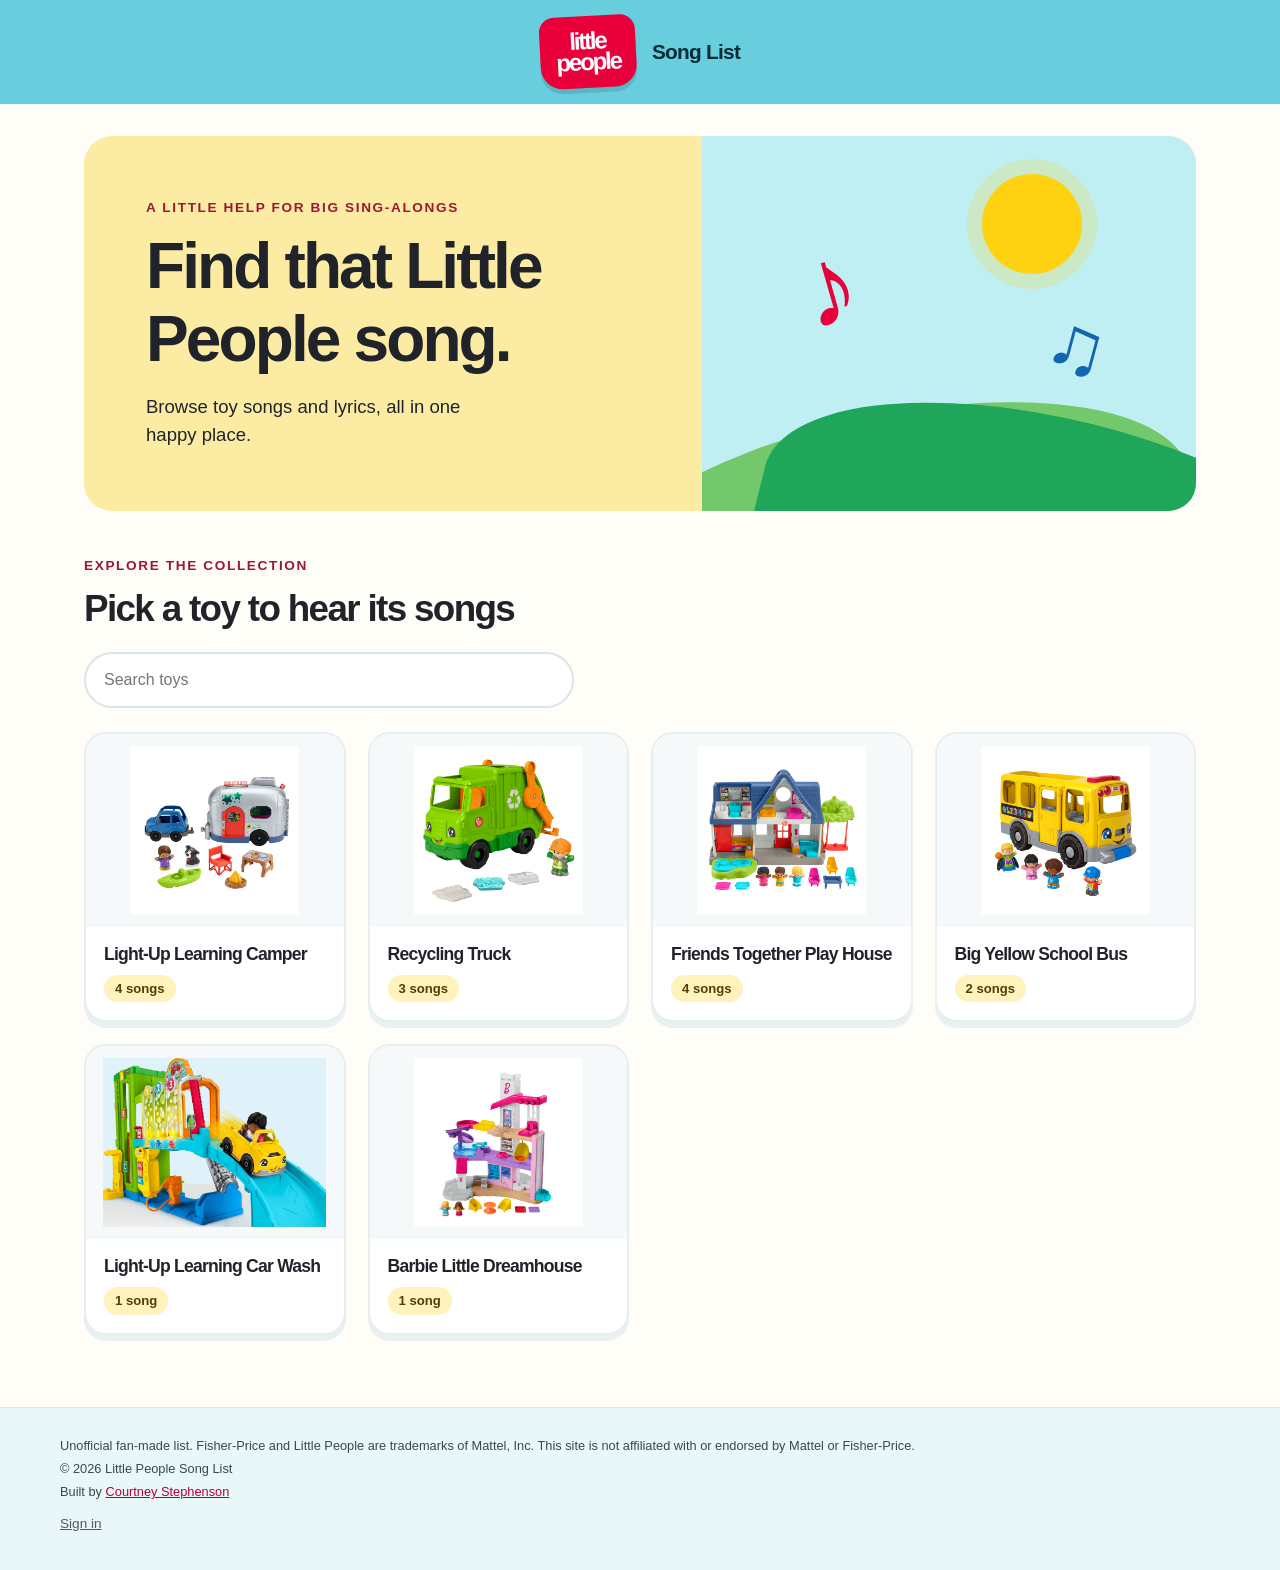
==== commit 5ab4c877: "Add Built by Courtney Stephenson credit to footer" ====
--- a/index.html
+++ b/index.html
@@ -41,6 +41,7 @@
       This site is not affiliated with or endorsed by Mattel or Fisher-Price.
     </p>
     <p class="copyright">&copy; <span id="year">2026</span> Little People Song List</p>
+    <p class="credit">Built by <a href="https://courtneystephenson.com/">Courtney Stephenson</a></p>
     <div id="auth" class="auth"></div>
   </footer>
   <script>document.getElementById("year").textContent = new Date().getFullYear();</script>
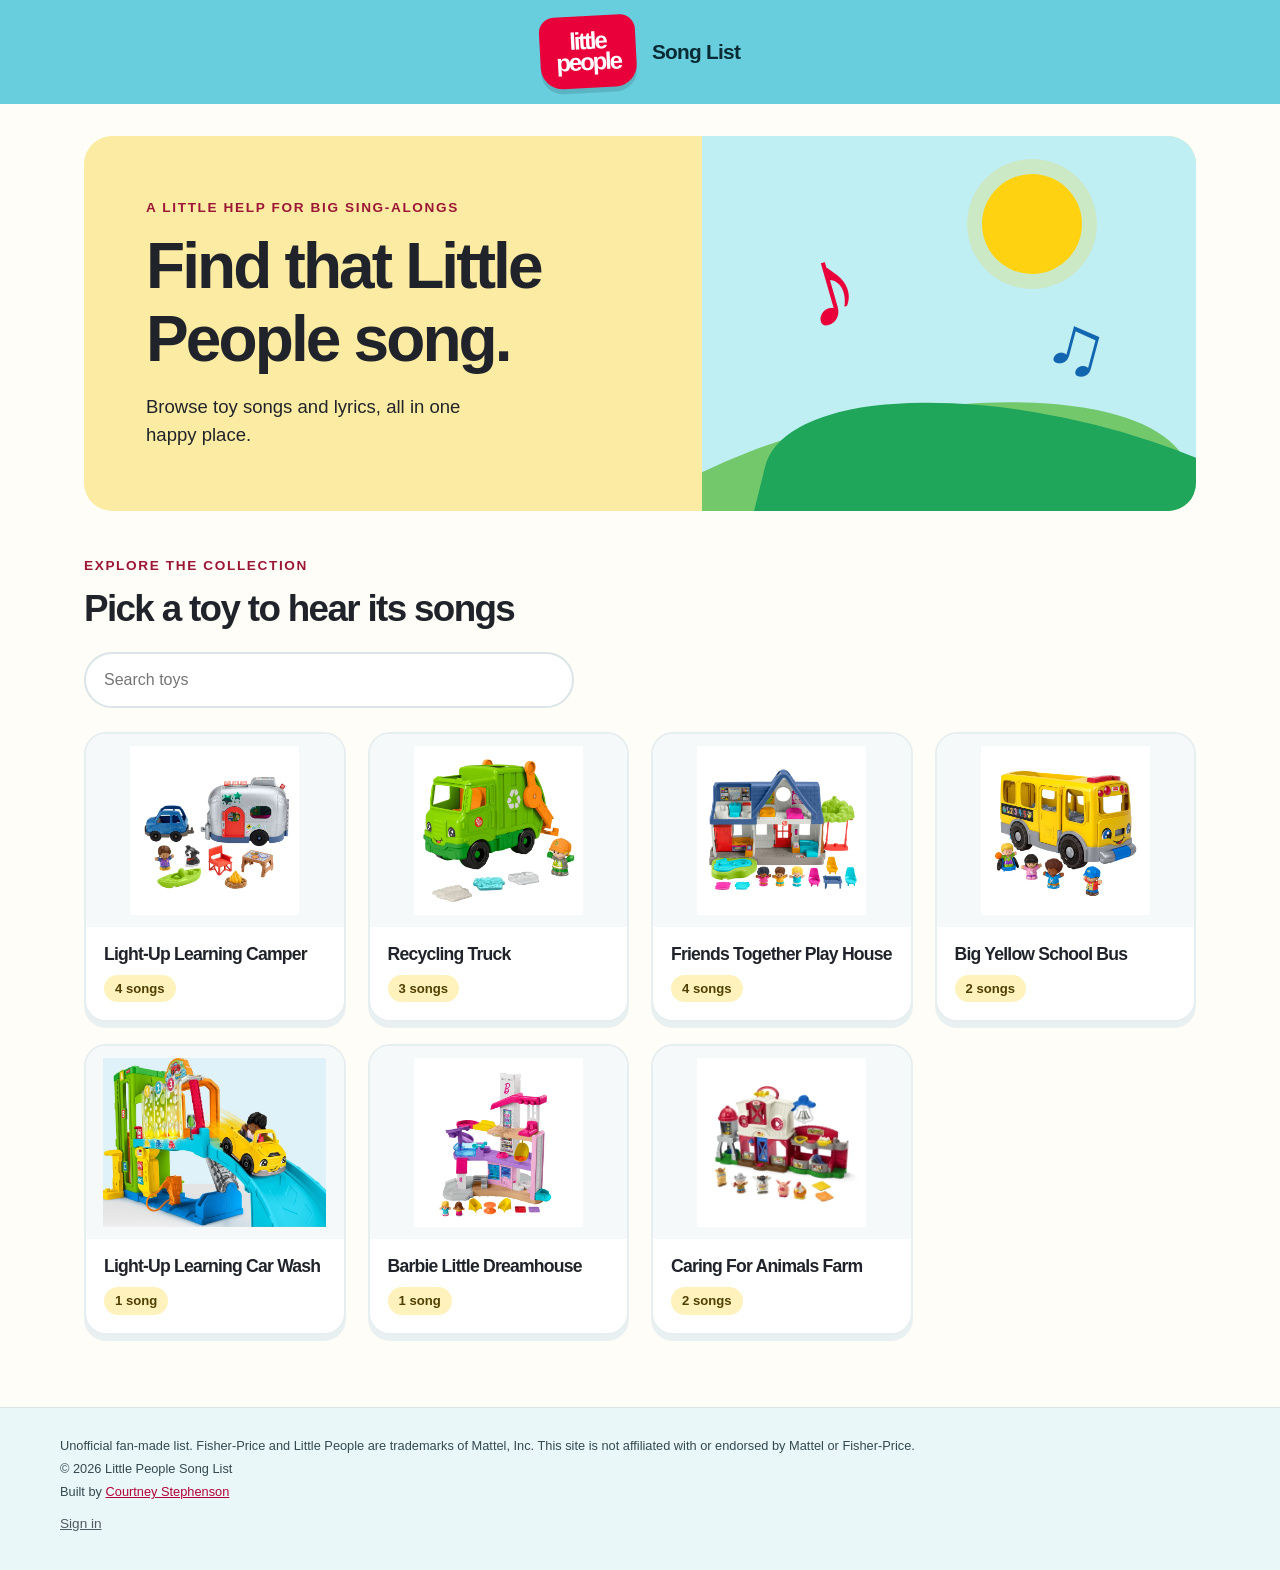
==== commit a5165da7: "Rebuild static pages" ====
--- a/index.html
+++ b/index.html
@@ -21,7 +21,7 @@
   <meta name="twitter:title" content="Little People Song List – Fisher-Price Toy Songs &amp; Lyrics">
   <meta name="twitter:description" content="Browse songs and lyrics from Fisher-Price Little People toys, like the Light-Up Learning Camper and Recycling Truck. An unofficial fan-made list.">
   <meta name="twitter:image" content="https://fisherpricestoysongs.com/og-image.png">
-  <script type="application/ld+json">{"@context":"https://schema.org","@graph":[{"@type":"WebSite","@id":"https://fisherpricestoysongs.com/#website","name":"Little People Song List","url":"https://fisherpricestoysongs.com/","inLanguage":"en","description":"An unofficial fan-made catalog of songs from Fisher-Price Little People toys."},{"@type":"CollectionPage","@id":"https://fisherpricestoysongs.com/#page","url":"https://fisherpricestoysongs.com/","name":"Little People Song List – Fisher-Price Toy Songs & Lyrics","description":"Browse songs and lyrics from Fisher-Price Little People toys, like the Light-Up Learning Camper and Recycling Truck. An unofficial fan-made list.","isPartOf":{"@id":"https://fisherpricestoysongs.com/#website"},"inLanguage":"en","mainEntity":{"@type":"ItemList","itemListElement":[{"@type":"ListItem","position":1,"url":"https://fisherpricestoysongs.com/toys/light-up-learning-camper/","name":"Light-Up Learning Camper"},{"@type":"ListItem","position":2,"url":"https://fisherpricestoysongs.com/toys/recycling-truck/","name":"Recycling Truck"},{"@type":"ListItem","position":3,"url":"https://fisherpricestoysongs.com/toys/friends-together-play-house/","name":"Friends Together Play House"},{"@type":"ListItem","position":4,"url":"https://fisherpricestoysongs.com/toys/big-yellow-school-bus/","name":"Big Yellow School Bus"},{"@type":"ListItem","position":5,"url":"https://fisherpricestoysongs.com/toys/light-up-learning-car-wash/","name":"Light-Up Learning Car Wash"},{"@type":"ListItem","position":6,"url":"https://fisherpricestoysongs.com/toys/barbie-little-dreamhouse/","name":"Barbie Little Dreamhouse"}]}}]}</script>
+  <script type="application/ld+json">{"@context":"https://schema.org","@graph":[{"@type":"WebSite","@id":"https://fisherpricestoysongs.com/#website","name":"Little People Song List","url":"https://fisherpricestoysongs.com/","inLanguage":"en","description":"An unofficial fan-made catalog of songs from Fisher-Price Little People toys."},{"@type":"CollectionPage","@id":"https://fisherpricestoysongs.com/#page","url":"https://fisherpricestoysongs.com/","name":"Little People Song List – Fisher-Price Toy Songs & Lyrics","description":"Browse songs and lyrics from Fisher-Price Little People toys, like the Light-Up Learning Camper and Recycling Truck. An unofficial fan-made list.","isPartOf":{"@id":"https://fisherpricestoysongs.com/#website"},"inLanguage":"en","mainEntity":{"@type":"ItemList","itemListElement":[{"@type":"ListItem","position":1,"url":"https://fisherpricestoysongs.com/toys/light-up-learning-camper/","name":"Light-Up Learning Camper"},{"@type":"ListItem","position":2,"url":"https://fisherpricestoysongs.com/toys/recycling-truck/","name":"Recycling Truck"},{"@type":"ListItem","position":3,"url":"https://fisherpricestoysongs.com/toys/friends-together-play-house/","name":"Friends Together Play House"},{"@type":"ListItem","position":4,"url":"https://fisherpricestoysongs.com/toys/big-yellow-school-bus/","name":"Big Yellow School Bus"},{"@type":"ListItem","position":5,"url":"https://fisherpricestoysongs.com/toys/light-up-learning-car-wash/","name":"Light-Up Learning Car Wash"},{"@type":"ListItem","position":6,"url":"https://fisherpricestoysongs.com/toys/barbie-little-dreamhouse/","name":"Barbie Little Dreamhouse"},{"@type":"ListItem","position":7,"url":"https://fisherpricestoysongs.com/toys/caring-for-animals-farm/","name":"Caring For Animals Farm"}]}}]}</script>
   <!--/seo-head-->
   <link rel="icon" href="favicon.svg" type="image/svg+xml">
   <link rel="icon" href="favicon-32.png" type="image/png" sizes="32x32">
@@ -34,7 +34,7 @@
   </header>
   <main id="app" aria-live="polite"><!--prerender--><section class="hero"><div class="hero-copy"><p class="eyebrow">A little help for big sing-alongs</p><h1>Find that Little People song.</h1><p class="hero-description">Browse toy songs and lyrics, all in one happy place.</p></div><div class="hero-art" aria-hidden="true"><span class="sun"></span><span class="hill hill-back"></span><span class="hill hill-front"></span><span class="music-note note-one">♪</span><span class="music-note note-two">♫</span></div></section>
 <div class="section-heading"><div><p class="eyebrow">Explore the collection</p><h2>Pick a toy to hear its songs</h2></div></div>
-<ul class="grid"><li><a class="card" href="toys/light-up-learning-camper/"><img src="images/camper.jpg" alt="Light-Up Learning Camper toy" loading="lazy"><div class="card-body"><h2 class="card-title">Light-Up Learning Camper</h2><p class="card-meta">4 songs</p></div></a></li><li><a class="card" href="toys/recycling-truck/"><img src="images/recyclingtruck.jpg" alt="Recycling Truck toy" loading="lazy"><div class="card-body"><h2 class="card-title">Recycling Truck</h2><p class="card-meta">3 songs</p></div></a></li><li><a class="card" href="toys/friends-together-play-house/"><img src="images/house.jpg" alt="Friends Together Play House toy" loading="lazy"><div class="card-body"><h2 class="card-title">Friends Together Play House</h2><p class="card-meta">4 songs</p></div></a></li><li><a class="card" href="toys/big-yellow-school-bus/"><img src="images/bus-mvh4h189.jpg" alt="Big Yellow School Bus toy" loading="lazy"><div class="card-body"><h2 class="card-title">Big Yellow School Bus</h2><p class="card-meta">2 songs</p></div></a></li><li><a class="card" href="toys/light-up-learning-car-wash/"><img src="images/carwash.jpg" alt="Light-Up Learning Car Wash toy" loading="lazy"><div class="card-body"><h2 class="card-title">Light-Up Learning Car Wash</h2><p class="card-meta">1 song</p></div></a></li><li><a class="card" href="toys/barbie-little-dreamhouse/"><img src="images/barbie-little-dreamhouse.jpg" alt="Barbie Little Dreamhouse toy" loading="lazy"><div class="card-body"><h2 class="card-title">Barbie Little Dreamhouse</h2><p class="card-meta">1 song</p></div></a></li></ul><!--/prerender--></main>
+<ul class="grid"><li><a class="card" href="toys/light-up-learning-camper/"><img src="images/camper.jpg" alt="Light-Up Learning Camper toy" loading="lazy"><div class="card-body"><h2 class="card-title">Light-Up Learning Camper</h2><p class="card-meta">4 songs</p></div></a></li><li><a class="card" href="toys/recycling-truck/"><img src="images/recyclingtruck.jpg" alt="Recycling Truck toy" loading="lazy"><div class="card-body"><h2 class="card-title">Recycling Truck</h2><p class="card-meta">3 songs</p></div></a></li><li><a class="card" href="toys/friends-together-play-house/"><img src="images/house.jpg" alt="Friends Together Play House toy" loading="lazy"><div class="card-body"><h2 class="card-title">Friends Together Play House</h2><p class="card-meta">4 songs</p></div></a></li><li><a class="card" href="toys/big-yellow-school-bus/"><img src="images/bus-mvh4h189.jpg" alt="Big Yellow School Bus toy" loading="lazy"><div class="card-body"><h2 class="card-title">Big Yellow School Bus</h2><p class="card-meta">2 songs</p></div></a></li><li><a class="card" href="toys/light-up-learning-car-wash/"><img src="images/carwash.jpg" alt="Light-Up Learning Car Wash toy" loading="lazy"><div class="card-body"><h2 class="card-title">Light-Up Learning Car Wash</h2><p class="card-meta">1 song</p></div></a></li><li><a class="card" href="toys/barbie-little-dreamhouse/"><img src="images/barbie-little-dreamhouse.jpg" alt="Barbie Little Dreamhouse toy" loading="lazy"><div class="card-body"><h2 class="card-title">Barbie Little Dreamhouse</h2><p class="card-meta">1 song</p></div></a></li><li><a class="card" href="toys/caring-for-animals-farm/"><img src="images/3211.jpg" alt="Caring For Animals Farm toy" loading="lazy"><div class="card-body"><h2 class="card-title">Caring For Animals Farm</h2><p class="card-meta">2 songs</p></div></a></li></ul><!--/prerender--></main>
   <footer class="site-footer">
     <p class="disclaimer">
       Unofficial fan-made list. Fisher-Price and Little People are trademarks of Mattel, Inc.
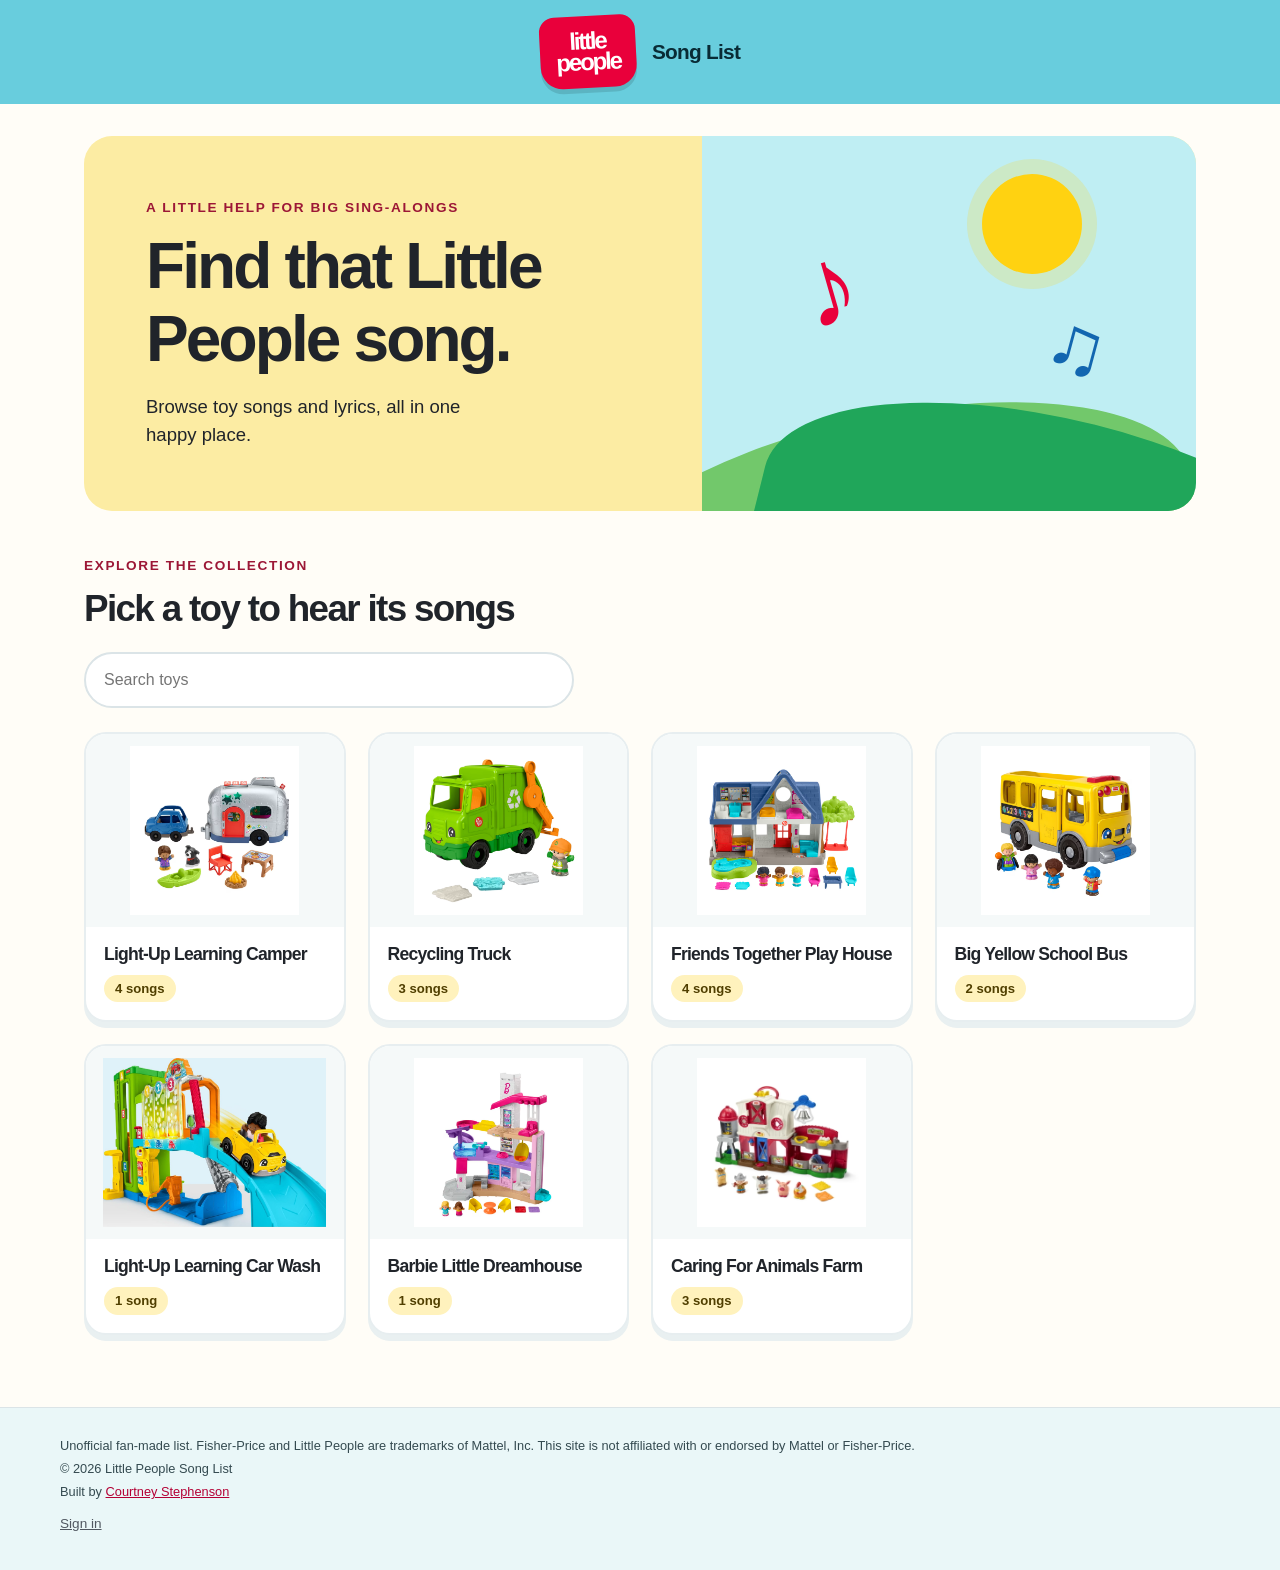
==== commit 890501ad: "Rebuild static pages" ====
--- a/index.html
+++ b/index.html
@@ -34,7 +34,7 @@
   </header>
   <main id="app" aria-live="polite"><!--prerender--><section class="hero"><div class="hero-copy"><p class="eyebrow">A little help for big sing-alongs</p><h1>Find that Little People song.</h1><p class="hero-description">Browse toy songs and lyrics, all in one happy place.</p></div><div class="hero-art" aria-hidden="true"><span class="sun"></span><span class="hill hill-back"></span><span class="hill hill-front"></span><span class="music-note note-one">♪</span><span class="music-note note-two">♫</span></div></section>
 <div class="section-heading"><div><p class="eyebrow">Explore the collection</p><h2>Pick a toy to hear its songs</h2></div></div>
-<ul class="grid"><li><a class="card" href="toys/light-up-learning-camper/"><img src="images/camper.jpg" alt="Light-Up Learning Camper toy" loading="lazy"><div class="card-body"><h2 class="card-title">Light-Up Learning Camper</h2><p class="card-meta">4 songs</p></div></a></li><li><a class="card" href="toys/recycling-truck/"><img src="images/recyclingtruck.jpg" alt="Recycling Truck toy" loading="lazy"><div class="card-body"><h2 class="card-title">Recycling Truck</h2><p class="card-meta">3 songs</p></div></a></li><li><a class="card" href="toys/friends-together-play-house/"><img src="images/house.jpg" alt="Friends Together Play House toy" loading="lazy"><div class="card-body"><h2 class="card-title">Friends Together Play House</h2><p class="card-meta">4 songs</p></div></a></li><li><a class="card" href="toys/big-yellow-school-bus/"><img src="images/bus-mvh4h189.jpg" alt="Big Yellow School Bus toy" loading="lazy"><div class="card-body"><h2 class="card-title">Big Yellow School Bus</h2><p class="card-meta">2 songs</p></div></a></li><li><a class="card" href="toys/light-up-learning-car-wash/"><img src="images/carwash.jpg" alt="Light-Up Learning Car Wash toy" loading="lazy"><div class="card-body"><h2 class="card-title">Light-Up Learning Car Wash</h2><p class="card-meta">1 song</p></div></a></li><li><a class="card" href="toys/barbie-little-dreamhouse/"><img src="images/barbie-little-dreamhouse.jpg" alt="Barbie Little Dreamhouse toy" loading="lazy"><div class="card-body"><h2 class="card-title">Barbie Little Dreamhouse</h2><p class="card-meta">1 song</p></div></a></li><li><a class="card" href="toys/caring-for-animals-farm/"><img src="images/3211.jpg" alt="Caring For Animals Farm toy" loading="lazy"><div class="card-body"><h2 class="card-title">Caring For Animals Farm</h2><p class="card-meta">2 songs</p></div></a></li></ul><!--/prerender--></main>
+<ul class="grid"><li><a class="card" href="toys/light-up-learning-camper/"><img src="images/camper.jpg" alt="Light-Up Learning Camper toy" loading="lazy"><div class="card-body"><h2 class="card-title">Light-Up Learning Camper</h2><p class="card-meta">4 songs</p></div></a></li><li><a class="card" href="toys/recycling-truck/"><img src="images/recyclingtruck.jpg" alt="Recycling Truck toy" loading="lazy"><div class="card-body"><h2 class="card-title">Recycling Truck</h2><p class="card-meta">3 songs</p></div></a></li><li><a class="card" href="toys/friends-together-play-house/"><img src="images/house.jpg" alt="Friends Together Play House toy" loading="lazy"><div class="card-body"><h2 class="card-title">Friends Together Play House</h2><p class="card-meta">4 songs</p></div></a></li><li><a class="card" href="toys/big-yellow-school-bus/"><img src="images/bus-mvh4h189.jpg" alt="Big Yellow School Bus toy" loading="lazy"><div class="card-body"><h2 class="card-title">Big Yellow School Bus</h2><p class="card-meta">2 songs</p></div></a></li><li><a class="card" href="toys/light-up-learning-car-wash/"><img src="images/carwash.jpg" alt="Light-Up Learning Car Wash toy" loading="lazy"><div class="card-body"><h2 class="card-title">Light-Up Learning Car Wash</h2><p class="card-meta">1 song</p></div></a></li><li><a class="card" href="toys/barbie-little-dreamhouse/"><img src="images/barbie-little-dreamhouse.jpg" alt="Barbie Little Dreamhouse toy" loading="lazy"><div class="card-body"><h2 class="card-title">Barbie Little Dreamhouse</h2><p class="card-meta">1 song</p></div></a></li><li><a class="card" href="toys/caring-for-animals-farm/"><img src="images/3211.jpg" alt="Caring For Animals Farm toy" loading="lazy"><div class="card-body"><h2 class="card-title">Caring For Animals Farm</h2><p class="card-meta">3 songs</p></div></a></li></ul><!--/prerender--></main>
   <footer class="site-footer">
     <p class="disclaimer">
       Unofficial fan-made list. Fisher-Price and Little People are trademarks of Mattel, Inc.
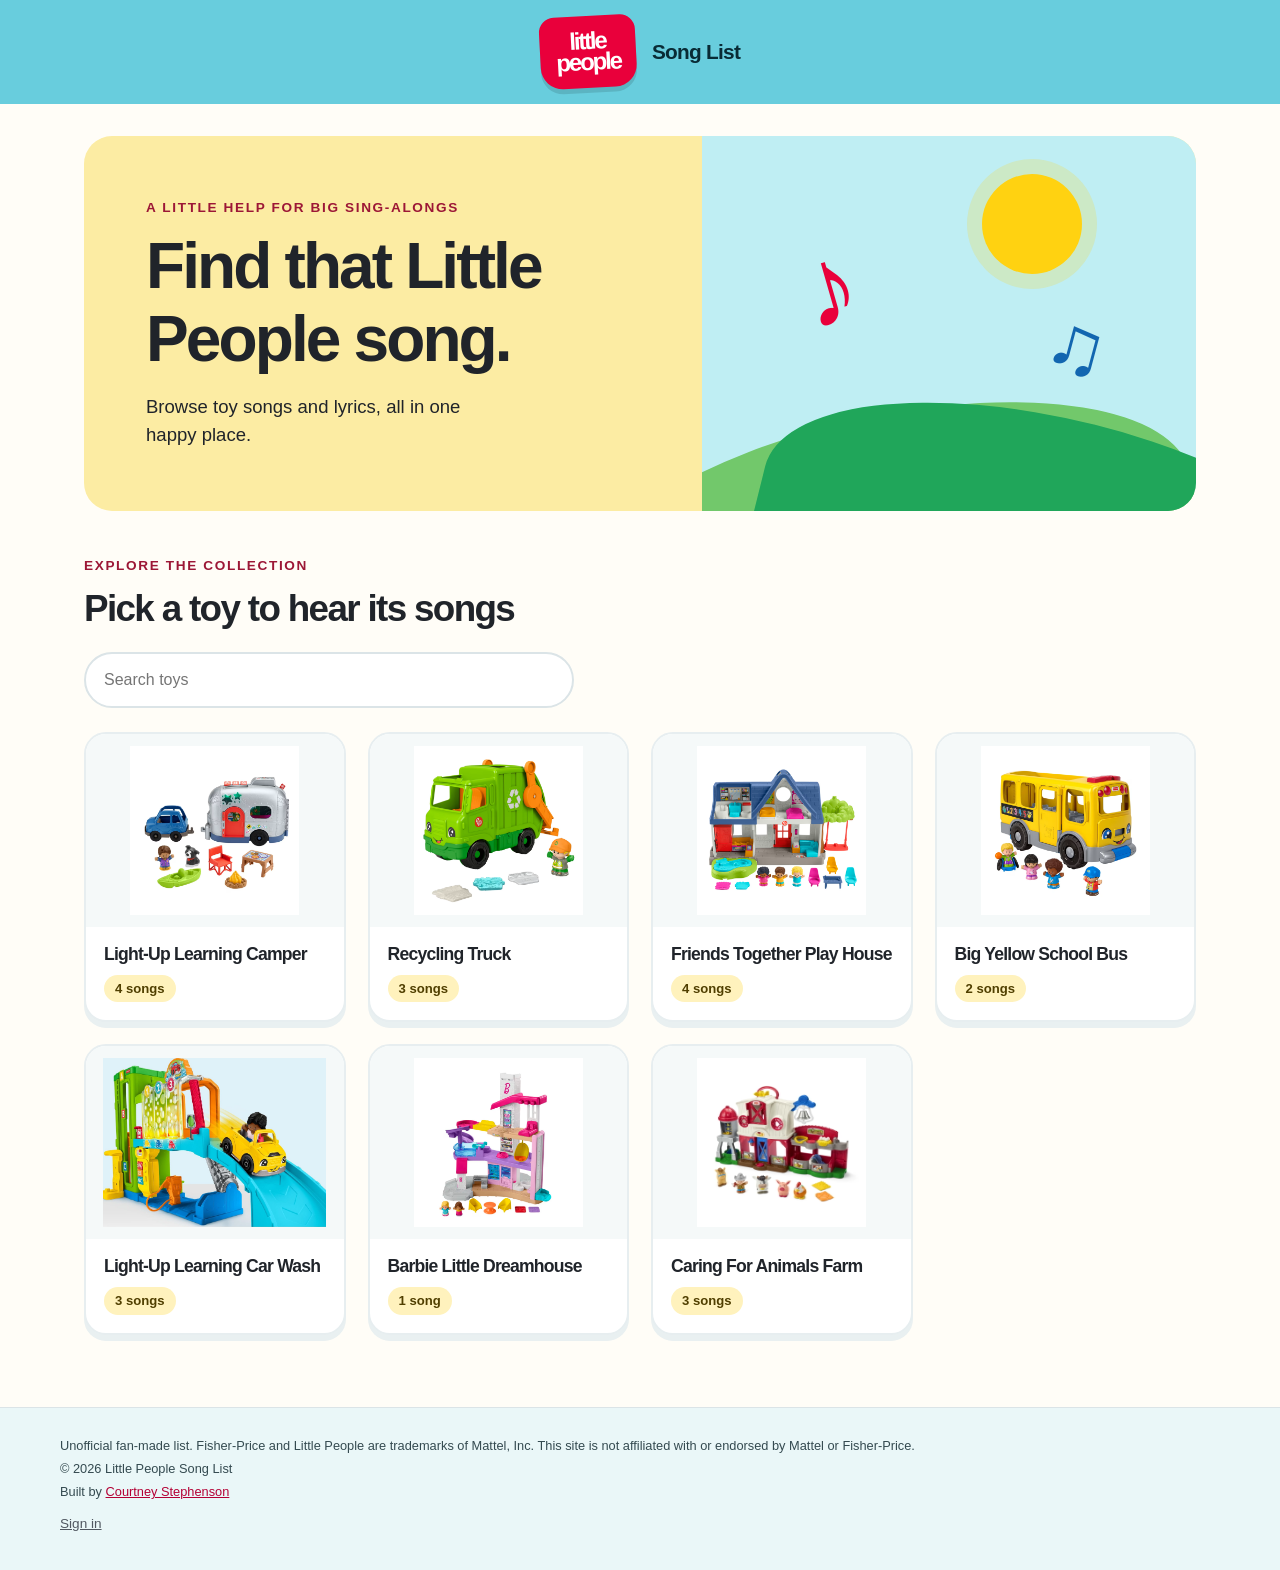
==== commit 24f9ef1e: "Rebuild static pages" ====
--- a/index.html
+++ b/index.html
@@ -34,7 +34,7 @@
   </header>
   <main id="app" aria-live="polite"><!--prerender--><section class="hero"><div class="hero-copy"><p class="eyebrow">A little help for big sing-alongs</p><h1>Find that Little People song.</h1><p class="hero-description">Browse toy songs and lyrics, all in one happy place.</p></div><div class="hero-art" aria-hidden="true"><span class="sun"></span><span class="hill hill-back"></span><span class="hill hill-front"></span><span class="music-note note-one">♪</span><span class="music-note note-two">♫</span></div></section>
 <div class="section-heading"><div><p class="eyebrow">Explore the collection</p><h2>Pick a toy to hear its songs</h2></div></div>
-<ul class="grid"><li><a class="card" href="toys/light-up-learning-camper/"><img src="images/camper.jpg" alt="Light-Up Learning Camper toy" loading="lazy"><div class="card-body"><h2 class="card-title">Light-Up Learning Camper</h2><p class="card-meta">4 songs</p></div></a></li><li><a class="card" href="toys/recycling-truck/"><img src="images/recyclingtruck.jpg" alt="Recycling Truck toy" loading="lazy"><div class="card-body"><h2 class="card-title">Recycling Truck</h2><p class="card-meta">3 songs</p></div></a></li><li><a class="card" href="toys/friends-together-play-house/"><img src="images/house.jpg" alt="Friends Together Play House toy" loading="lazy"><div class="card-body"><h2 class="card-title">Friends Together Play House</h2><p class="card-meta">4 songs</p></div></a></li><li><a class="card" href="toys/big-yellow-school-bus/"><img src="images/bus-mvh4h189.jpg" alt="Big Yellow School Bus toy" loading="lazy"><div class="card-body"><h2 class="card-title">Big Yellow School Bus</h2><p class="card-meta">2 songs</p></div></a></li><li><a class="card" href="toys/light-up-learning-car-wash/"><img src="images/carwash.jpg" alt="Light-Up Learning Car Wash toy" loading="lazy"><div class="card-body"><h2 class="card-title">Light-Up Learning Car Wash</h2><p class="card-meta">1 song</p></div></a></li><li><a class="card" href="toys/barbie-little-dreamhouse/"><img src="images/barbie-little-dreamhouse.jpg" alt="Barbie Little Dreamhouse toy" loading="lazy"><div class="card-body"><h2 class="card-title">Barbie Little Dreamhouse</h2><p class="card-meta">1 song</p></div></a></li><li><a class="card" href="toys/caring-for-animals-farm/"><img src="images/3211.jpg" alt="Caring For Animals Farm toy" loading="lazy"><div class="card-body"><h2 class="card-title">Caring For Animals Farm</h2><p class="card-meta">3 songs</p></div></a></li></ul><!--/prerender--></main>
+<ul class="grid"><li><a class="card" href="toys/light-up-learning-camper/"><img src="images/camper.jpg" alt="Light-Up Learning Camper toy" loading="lazy"><div class="card-body"><h2 class="card-title">Light-Up Learning Camper</h2><p class="card-meta">4 songs</p></div></a></li><li><a class="card" href="toys/recycling-truck/"><img src="images/recyclingtruck.jpg" alt="Recycling Truck toy" loading="lazy"><div class="card-body"><h2 class="card-title">Recycling Truck</h2><p class="card-meta">3 songs</p></div></a></li><li><a class="card" href="toys/friends-together-play-house/"><img src="images/house.jpg" alt="Friends Together Play House toy" loading="lazy"><div class="card-body"><h2 class="card-title">Friends Together Play House</h2><p class="card-meta">4 songs</p></div></a></li><li><a class="card" href="toys/big-yellow-school-bus/"><img src="images/bus-mvh4h189.jpg" alt="Big Yellow School Bus toy" loading="lazy"><div class="card-body"><h2 class="card-title">Big Yellow School Bus</h2><p class="card-meta">2 songs</p></div></a></li><li><a class="card" href="toys/light-up-learning-car-wash/"><img src="images/carwash.jpg" alt="Light-Up Learning Car Wash toy" loading="lazy"><div class="card-body"><h2 class="card-title">Light-Up Learning Car Wash</h2><p class="card-meta">3 songs</p></div></a></li><li><a class="card" href="toys/barbie-little-dreamhouse/"><img src="images/barbie-little-dreamhouse.jpg" alt="Barbie Little Dreamhouse toy" loading="lazy"><div class="card-body"><h2 class="card-title">Barbie Little Dreamhouse</h2><p class="card-meta">1 song</p></div></a></li><li><a class="card" href="toys/caring-for-animals-farm/"><img src="images/3211.jpg" alt="Caring For Animals Farm toy" loading="lazy"><div class="card-body"><h2 class="card-title">Caring For Animals Farm</h2><p class="card-meta">3 songs</p></div></a></li></ul><!--/prerender--></main>
   <footer class="site-footer">
     <p class="disclaimer">
       Unofficial fan-made list. Fisher-Price and Little People are trademarks of Mattel, Inc.
